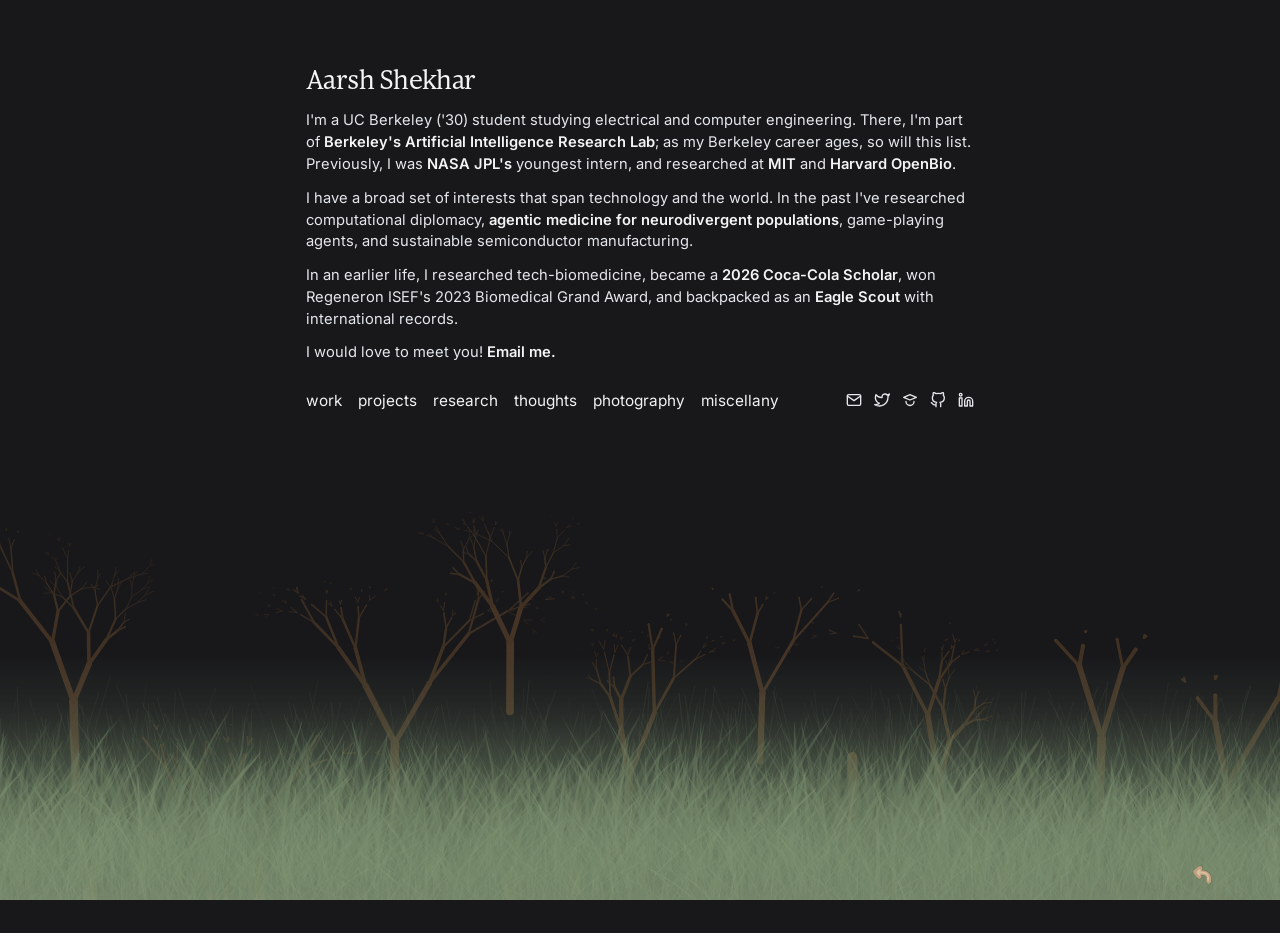
==== index.html @ 18ec7eeb "Initial personal website" ====
<!DOCTYPE html>
<html lang="en">
<head>
  <meta charset="UTF-8" />
  <meta name="viewport" content="width=device-width, initial-scale=1" />
  <title>Aarsh Shekhar</title>
  <meta name="description" content="Aarsh's corner of the internet" />
  <meta name="color-scheme" content="dark" />

  <!-- Fonts -->
  <link rel="preconnect" href="https://fonts.googleapis.com" />
  <link rel="preconnect" href="https://fonts.gstatic.com" crossorigin />
  <link
    rel="stylesheet"
    href="https://fonts.googleapis.com/css2?family=Inter:wght@400;600;700&family=Young+Serif&family=Newsreader:ital,opsz,wght@0,6..72,400;1,6..72,400&family=JetBrains+Mono:wght@400;500&display=swap"
  />

  <link rel="stylesheet" href="css/style.css" />
</head>
<body>

  <!-- Main wrapper -->
  <div class="page-wrapper">
    <main class="main-container">

      <!-- Birds overlay: fixed, z-30 inside the z-50 stacking context of main-container.
           Content section is z-40, so birds (z-30) paint behind text (z-40). -->
      <div class="birds-sky" aria-hidden="true" id="birds-sky"></div>

      <!-- Content section -->
      <section class="content-section">

        <header>
          <h1 class="site-title">Aarsh Shekhar</h1>
        </header>

        <div class="bio-text">
          <p>
            I'm a UC Berkeley ('30) student studying electrical and computer engineering.
            There, I'm part of
            <a href="https://bair.berkeley.edu/" class="inline-link" target="_blank" rel="noopener noreferrer"><span class="link-text">Berkeley's Artificial Intelligence Research Lab</span><span class="link-box" aria-hidden="true"></span></a>;
            as my Berkeley career ages, so will this list. Previously, I was
            <a href="https://www.nasa.gov/centers-and-facilities/jpl/" class="inline-link" target="_blank" rel="noopener noreferrer"><span class="link-text">NASA JPL's</span><span class="link-box" aria-hidden="true"></span></a>
            youngest intern, and researched at
            <a href="https://www.eecs.mit.edu/" class="inline-link" target="_blank" rel="noopener noreferrer"><span class="link-text">MIT</span><span class="link-box" aria-hidden="true"></span></a>
            and
            <a href="https://www.openbiolab.org/" class="inline-link" target="_blank" rel="noopener noreferrer"><span class="link-text">Harvard OpenBio</span><span class="link-box" aria-hidden="true"></span></a>.
          </p>
          <p>
            I have a broad set of interests that span technology and the world. In the past I've
            researched computational diplomacy,
            <a href="https://pubmed.ncbi.nlm.nih.gov/?term=neurodivergent+medicine+artificial+intelligence" class="inline-link" target="_blank" rel="noopener noreferrer"><span class="link-text">agentic medicine for neurodivergent populations</span><span class="link-box" aria-hidden="true"></span></a>,
            game-playing agents, and sustainable semiconductor manufacturing.
          </p>
          <p>
            In an earlier life, I researched tech-biomedicine, became a
            <a href="https://www.coca-colascholarsfoundation.org/about/2026-scholar-bios/" class="inline-link" target="_blank" rel="noopener noreferrer"><span class="link-text">2026 Coca-Cola Scholar</span><span class="link-box" aria-hidden="true"></span></a>,
            won Regeneron ISEF's 2023 Biomedical Grand Award, and backpacked as an
            <a href="https://www.scouting.org/programs/scouts-bsa/advancement-and-awards/eagle-scout/" class="inline-link" target="_blank" rel="noopener noreferrer"><span class="link-text">Eagle Scout</span><span class="link-box" aria-hidden="true"></span></a>
            with international records.
          </p>
          <p>
            I would love to meet you!
            <a href="mailto:aarsh.shekhar@hotmail.com" class="inline-link">
              <span class="link-text">Email me.</span><span class="link-box" aria-hidden="true"></span>
            </a>
          </p>
        </div>

        <nav aria-label="Primary" class="site-nav">
          <ul class="nav-links">
            <li><a href="work/" class="nav-link"><span class="link-text">work</span><span class="link-box" aria-hidden="true"></span></a></li>
            <li><a href="projects/" class="nav-link"><span class="link-text">projects</span><span class="link-box" aria-hidden="true"></span></a></li>
            <li><a href="research/" class="nav-link"><span class="link-text">research</span><span class="link-box" aria-hidden="true"></span></a></li>
            <li><a href="blog/" class="nav-link"><span class="link-text">thoughts</span><span class="link-box" aria-hidden="true"></span></a></li>
            <li><a href="photography/" class="nav-link"><span class="link-text">photography</span><span class="link-box" aria-hidden="true"></span></a></li>
            <li><a href="miscellany/" class="nav-link"><span class="link-text">miscellany</span><span class="link-box" aria-hidden="true"></span></a></li>
          </ul>

          <ul class="social-links">
            <li>
              <a href="mailto:aarsh.shekhar@hotmail.com" aria-label="email" class="social-icon">
                <svg stroke="currentColor" fill="none" stroke-width="2" viewBox="0 0 24 24" stroke-linecap="round" stroke-linejoin="round" aria-hidden="true" width="16" height="16">
                  <path d="M4 4h16c1.1 0 2 .9 2 2v12c0 1.1-.9 2-2 2H4c-1.1 0-2-.9-2-2V6c0-1.1.9-2 2-2z"></path>
                  <polyline points="22,6 12,13 2,6"></polyline>
                </svg>
              </a>
            </li>
            <li>
              <a href="https://twitter.com/aarshshekhar" aria-label="twitter" target="_blank" rel="noopener noreferrer" class="social-icon">
                <svg stroke="currentColor" fill="none" stroke-width="2" viewBox="0 0 24 24" stroke-linecap="round" stroke-linejoin="round" aria-hidden="true" width="16" height="16">
                  <path d="M23 3a10.9 10.9 0 0 1-3.14 1.53 4.48 4.48 0 0 0-7.86 3v1A10.66 10.66 0 0 1 3 4s-4 9 5 13a11.64 11.64 0 0 1-7 2c9 5 20 0 20-11.5a4.5 4.5 0 0 0-.08-.83A7.72 7.72 0 0 0 23 3z"></path>
                </svg>
              </a>
            </li>
            <li>
              <a href="https://scholar.google.com/citations?user=h3AGhvAAAAAJ&hl=en" aria-label="scholar" target="_blank" rel="noopener noreferrer" class="social-icon">
                <svg viewBox="0 0 24 24" fill="none" stroke="currentColor" stroke-width="2" stroke-linecap="round" stroke-linejoin="round" aria-hidden="true" width="16" height="16">
                  <path d="M2.5 8 12 4l9.5 4L12 12 2.5 8Z"></path>
                  <path d="M6 14.25a6 6 0 0 0 12 0"></path>
                </svg>
              </a>
            </li>
            <li>
              <a href="https://github.com/Aarsh-Shekhar" aria-label="github" target="_blank" rel="noopener noreferrer" class="social-icon">
                <svg stroke="currentColor" fill="none" stroke-width="2" viewBox="0 0 24 24" stroke-linecap="round" stroke-linejoin="round" aria-hidden="true" width="16" height="16">
                  <path d="M9 19c-5 1.5-5-2.5-7-3m14 6v-3.87a3.37 3.37 0 0 0-.94-2.61c3.14-.35 6.44-1.54 6.44-7A5.44 5.44 0 0 0 20 4.77 5.07 5.07 0 0 0 19.91 1S18.73.65 16 2.48a13.38 13.38 0 0 0-7 0C6.27.65 5.09 1 5.09 1A5.07 5.07 0 0 0 5 4.77a5.44 5.44 0 0 0-1.5 3.78c0 5.42 3.3 6.61 6.44 7A3.37 3.37 0 0 0 9 18.13V22"></path>
                </svg>
              </a>
            </li>
            <li>
              <a href="https://www.linkedin.com/in/aarsh-shekhar" aria-label="linkedin" target="_blank" rel="noopener noreferrer" class="social-icon">
                <svg stroke="currentColor" fill="none" stroke-width="2" viewBox="0 0 24 24" stroke-linecap="round" stroke-linejoin="round" aria-hidden="true" width="16" height="16">
                  <path d="M16 8a6 6 0 0 1 6 6v7h-4v-7a2 2 0 0 0-2-2 2 2 0 0 0-2 2v7h-4v-7a6 6 0 0 1 6-6z"></path>
                  <rect x="2" y="9" width="4" height="12"></rect>
                  <circle cx="4" cy="4" r="2"></circle>
                </svg>
              </a>
            </li>
          </ul>
        </nav>

      </section>

      <!-- Forest section (pushes to bottom) -->
      <div class="forest-wrapper">
        <div class="forest" id="forest">
          <div class="forest-viewport">
            <canvas class="forest-canvas forest-canvas-bg" id="canvas-bg"></canvas>
            <canvas class="forest-canvas forest-canvas-mid" id="canvas-mid"></canvas>
            <canvas class="forest-canvas forest-canvas-fg" id="canvas-fg"></canvas>
          </div>
          <button
            type="button"
            aria-label="Regenerate the forest"
            title="Regenerate the forest"
            class="forest-regen"
            id="forest-regen"
          >
            <svg viewBox="0 0 96 96" aria-hidden="true" class="forest-regen-icon">
              <g transform="translate(27 11) scale(1.9)" class="regen-arrow">
                <path d="M9 15 3 9m0 0 6-6M3 9h11.5c5.5 0 9.5 4.2 9.5 9.5V21" class="regen-shadow"></path>
                <path d="M9 15 3 9m0 0 6-6M3 9h11.5c5.5 0 9.5 4.2 9.5 9.5V21" class="regen-branch"></path>
                <path d="M8.9 12.6 5.7 9l3.2-3.2M5.8 9h9.3c4.5 0 7.7 3.4 7.7 7.7V19" class="regen-highlight"></path>
              </g>
              <g class="regen-grass-bed">
                <path d="M17 84c1.6-8.4 2.6-12.6 5.1-18.2" class="regen-grass"></path>
                <path d="M25 84c0.6-10.3 1.4-15.3 3.8-22.7" class="regen-grass"></path>
                <path d="M35 84c2.3-8.4 4.8-12.9 9.1-18.7" class="regen-grass"></path>
                <path d="M48 84c0.8-9.2 2-14.5 6.2-21.6" class="regen-grass"></path>
                <path d="M61 84c2.6-7.5 5.7-11.8 10.8-17" class="regen-grass"></path>
                <path d="M74 84c1.2-6.6 2.9-10.5 6.7-15.7" class="regen-grass"></path>
                <path d="M22 84c2.7-6.5 4.7-9.8 7.6-14.4" class="regen-grass regen-grass-light"></path>
                <path d="M54 84c3.1-6.2 5.5-9.7 8.8-14" class="regen-grass regen-grass-light"></path>
              </g>
            </svg>
          </button>
        </div>
      </div>

    </main>
  </div>

  <!-- Underline SVG container (fixed, used by JS) -->
  <svg
    class="underline-svg-layer"
    id="underline-svg-layer"
    aria-hidden="true"
    xmlns="http://www.w3.org/2000/svg"
  ></svg>

  <script src="js/forest.js"></script>
  <script src="js/birds.js"></script>
  <script src="js/underline.js"></script>
</body>
</html>
---- css/style.css ----
/* ============================================================
   Parclo Serif Student — local font (from brianzhou.org)
   ============================================================ */
@font-face {
  font-family: 'Parclo Serif';
  src: url('../fonts/ParcloSerifStudent-Regular.woff2') format('woff2'),
       url('../fonts/ParcloSerifStudent-Regular.woff')  format('woff');
  font-weight: 400;
  font-style: normal;
  font-display: swap;
}

/* ============================================================
   Reset & Base
   ============================================================ */
*, *::before, *::after {
  box-sizing: border-box;
  border: 0 solid #e5e5e5;
}

html {
  color-scheme: dark;
  line-height: 1.5;
  -webkit-text-size-adjust: 100%;
  font-family: Inter, ui-sans-serif, system-ui, -apple-system, BlinkMacSystemFont,
    "Segoe UI", Roboto, "Helvetica Neue", Arial, "Noto Sans", sans-serif;
  height: 100%;
  overflow-x: hidden;
  overflow-y: hidden;
}

@media (max-width: 767px) {
  html {
    overflow-y: auto;
  }
}

body {
  margin: 0;
  line-height: inherit;
  background: #18181b;
  color: #e5e7eb;
  -webkit-font-smoothing: antialiased;
  -moz-osx-font-smoothing: grayscale;
  height: 100%;
  overflow-x: hidden;
  overflow-y: hidden;
}

@media (max-width: 767px) {
  body {
    overflow-y: auto;
  }
}

h1, h2, h3, h4, h5, h6 {
  font-size: inherit;
  font-weight: inherit;
  margin: 0;
}

p {
  margin: 0;
}

a {
  color: inherit;
  text-decoration: inherit;
}

ul, ol, menu {
  list-style: none;
  margin: 0;
  padding: 0;
}

button {
  font-family: inherit;
  font-size: 100%;
  font-weight: inherit;
  line-height: inherit;
  color: inherit;
  margin: 0;
  padding: 0;
  background-color: transparent;
  background-image: none;
  border: 0;
  cursor: pointer;
  -webkit-appearance: button;
}

/* ============================================================
   Page Layout
   ============================================================ */
.page-wrapper {
  position: relative;
  z-index: 10;
}

.main-container {
  position: relative;
  z-index: 50;
  isolation: isolate;
  min-height: 100vh;
  /* overflow must be visible so the full-bleed forest can escape the max-width box */
  overflow: visible;
  color: #e5e7eb;
  display: flex;
  flex-direction: column;
  /* max-w-5xl = 64rem = 1024px */
  max-width: 64rem;
  width: 100%;
  margin-left: auto;
  margin-right: auto;
  /* px-6 pt-12 pb-0 */
  padding-left: 1.5rem;
  padding-right: 1.5rem;
  padding-top: 3rem;
  padding-bottom: 0;
}

@media (min-width: 640px) {
  .main-container {
    /* sm:px-10 sm:pt-16 */
    padding-left: 2.5rem;
    padding-right: 2.5rem;
    padding-top: 4rem;
  }
}

/* ============================================================
   Content Section
   ============================================================ */
.content-section {
  position: relative;
  z-index: 60;
  /* mx-auto max-w-[43rem] font-sans */
  margin-left: auto;
  margin-right: auto;
  width: 100%;
  max-width: 41.75rem;
  font-family: Inter, ui-sans-serif, system-ui, -apple-system, BlinkMacSystemFont,
    "Segoe UI", Roboto, "Helvetica Neue", Arial, sans-serif;
}

/* ============================================================
   Name / Title
   ============================================================ */
.site-title {
  font-family: "Parclo Serif", "Young Serif", Georgia, ui-serif, serif;
  /* text-[1.6rem] leading-tight tracking-[-0.02em] */
  font-size: 1.62rem;
  line-height: 1.25;
  letter-spacing: -0.02em;
  color: #f4f4f5;
  font-weight: 400;
}

@media (min-width: 640px) {
  .site-title {
    font-size: 1.72rem;
  }
}

/* ============================================================
   Bio Text
   ============================================================ */
.bio-text {
  /* mt-3 max-w-2xl space-y-3 text-[0.88rem] leading-copy */
  margin-top: 0.75rem;
  max-width: 41.75rem;
  display: flex;
  flex-direction: column;
  gap: 0.75rem;
  font-size: 0.875rem;
  line-height: 1.48;
  color: #e5e7eb;
}

@media (min-width: 640px) {
  .bio-text {
    font-size: 0.92rem;
  }
}

/* ============================================================
   Inline Links (random-underline-inline style)
   ============================================================ */
.inline-link {
  display: inline;
  position: relative;
  overflow: visible;
  font-weight: 600;
  color: #f4f4f5;
  text-decoration: none;
  cursor: pointer;
  transition: color 0.2s ease;
}

.inline-link:hover {
  color: #ffffff;
}

.inline-link .link-text {
  position: relative;
  z-index: 2;
  display: inline;
}

.inline-link .link-box {
  display: inline;
  position: static;
  width: 0;
  height: 0;
}

/* ============================================================
   Navigation
   ============================================================ */
.site-nav {
  /* mt-6 flex flex-wrap items-center gap-x-6 gap-y-3 */
  margin-top: 1.5rem;
  display: flex;
  flex-wrap: wrap;
  align-items: center;
  column-gap: 1.5rem;
  row-gap: 0.75rem;
}

.nav-links {
  display: flex;
  flex-wrap: wrap;
  align-items: center;
  column-gap: 1rem;
  row-gap: 0.5rem;
}

.nav-link {
  display: inline;
  position: relative;
  overflow: visible;
  font-size: 0.96rem;
  color: #f2f2f3;
  text-decoration: none;
  cursor: pointer;
  transition: color 0.2s ease;
}

.nav-link:hover {
  color: #ffffff;
}

.nav-link .link-text {
  position: relative;
  z-index: 2;
  display: inline;
}

.nav-link .link-box {
  display: inline;
  position: static;
  width: 0;
  height: 0;
}

/* ============================================================
   Social Icons
   ============================================================ */
.social-links {
  /* ml-auto flex items-center gap-3 */
  margin-left: auto;
  display: flex;
  align-items: center;
  gap: 0.75rem;
}

.social-icon {
  color: #e5e7eb;
  text-decoration: none;
  transition: color 0.2s ease;
  display: flex;
  align-items: center;
}

.social-icon:hover {
  color: #ffffff;
  opacity: 0.7;
}

.social-icon svg {
  width: 1rem;
  height: 1rem;
}

/* ============================================================
   Forest / Canvas Section
   ============================================================ */
.forest-wrapper {
  position: relative;
  z-index: 0;
  margin-top: auto;
  padding-top: 7.25rem;
}

@media (min-width: 640px) {
  .forest-wrapper {
    padding-top: 8rem;
  }
}

.forest {
  position: relative;
  width: 100vw;
  /* Stretch full-bleed beyond the container padding */
  margin-left: calc(50% - 50vw);
  margin-right: calc(50% - 50vw);
  height: clamp(310px, 43vh, 470px);
  overflow: visible;
  isolation: isolate;
  pointer-events: auto;
}

@media (max-width: 767px) {
  .forest {
    height: clamp(260px, 42vh, 390px);
  }
}

.forest-viewport {
  position: fixed;
  left: 0;
  top: 0;
  width: 100vw;
  height: 100vh;
  overflow: hidden;
  pointer-events: none;
  z-index: -1;
}

.forest-canvas {
  position: fixed;
  left: 0;
  top: 0;
  display: block;
  width: 100%;
}

.forest-canvas-bg { z-index: 1; }
.forest-canvas-mid { z-index: 2; }
.forest-canvas-fg  { z-index: 4; }

/* ============================================================
   Regenerate Button
   ============================================================ */
.forest-regen {
  --bark:       rgba(193, 162, 129, 0.98);
  --highlight:  rgba(241, 218, 193, 0.52);
  --grass:      rgba(145, 171, 124, 0.94);
  --grass-lt:   rgba(196, 216, 177, 0.74);

  position: absolute;
  right: clamp(8px, 2.3vw, 22px);
  bottom: clamp(-4px, 0.35vh, 4px);
  z-index: 6;
  width: clamp(56px, 6.1vw, 70px);
  height: clamp(52px, 5.4vw, 64px);
  padding: 0;
  border: 0;
  background: transparent;
  cursor: pointer;
  pointer-events: auto;
  appearance: none;
  outline: none;
}

.forest-regen::after {
  content: "";
  position: absolute;
  left: 24%;
  right: 8%;
  bottom: 10%;
  height: 16%;
  border-radius: 999px;
  background: rgba(53, 32, 16, 0.14);
  filter: blur(7px);
  pointer-events: none;
}

.forest-regen:focus-visible {
  filter: drop-shadow(0 0 0.6rem rgba(249, 196, 166, 0.38));
}

.forest-regen-icon {
  position: relative;
  width: 100%;
  height: 100%;
  overflow: visible;
  transform: translateY(14%);
}

.regen-arrow {
  transform-origin: 48px 44px;
  transform: rotate(6deg);
  transition: transform 180ms ease-out, opacity 180ms ease-out;
}

.forest-regen:hover .regen-arrow,
.forest-regen:focus-visible .regen-arrow {
  transform: rotate(9deg);
}

.forest-regen:active .regen-arrow {
  transform: rotate(4deg) scale(0.98);
}

.regen-grass-bed {
  transform: translateY(1px);
}

.regen-shadow {
  fill: none;
  stroke: rgba(42, 24, 12, 0.18);
  stroke-width: 8.2;
  stroke-linecap: round;
  stroke-linejoin: round;
}

.regen-branch {
  fill: none;
  stroke: var(--bark);
  stroke-width: 7.1;
  stroke-linecap: round;
  stroke-linejoin: round;
}

.regen-highlight {
  fill: none;
  stroke: var(--highlight);
  stroke-width: 2.8;
  stroke-linecap: round;
  stroke-linejoin: round;
}

.regen-grass {
  fill: none;
  stroke: var(--grass);
  stroke-width: 2.9;
  stroke-linecap: round;
  stroke-linejoin: round;
}

.regen-grass-light {
  stroke: var(--grass-lt);
  stroke-width: 1.9;
}

/* ============================================================
   Birds Overlay — container only; all bird styles injected by birds.js
   ============================================================ */
.birds-sky {
  position: fixed;
  top: 0; left: 0; right: 0; bottom: 0;
  overflow: visible;
  pointer-events: none;
  z-index: 10;
}

/* ============================================================
   Underline SVG Layer (fixed, for the animated underlines)
   ============================================================ */
.underline-svg-layer {
  position: fixed;
  top: 0;
  left: 0;
  width: 100%;
  height: 100%;
  pointer-events: none;
  z-index: 100;
  overflow: visible;
}
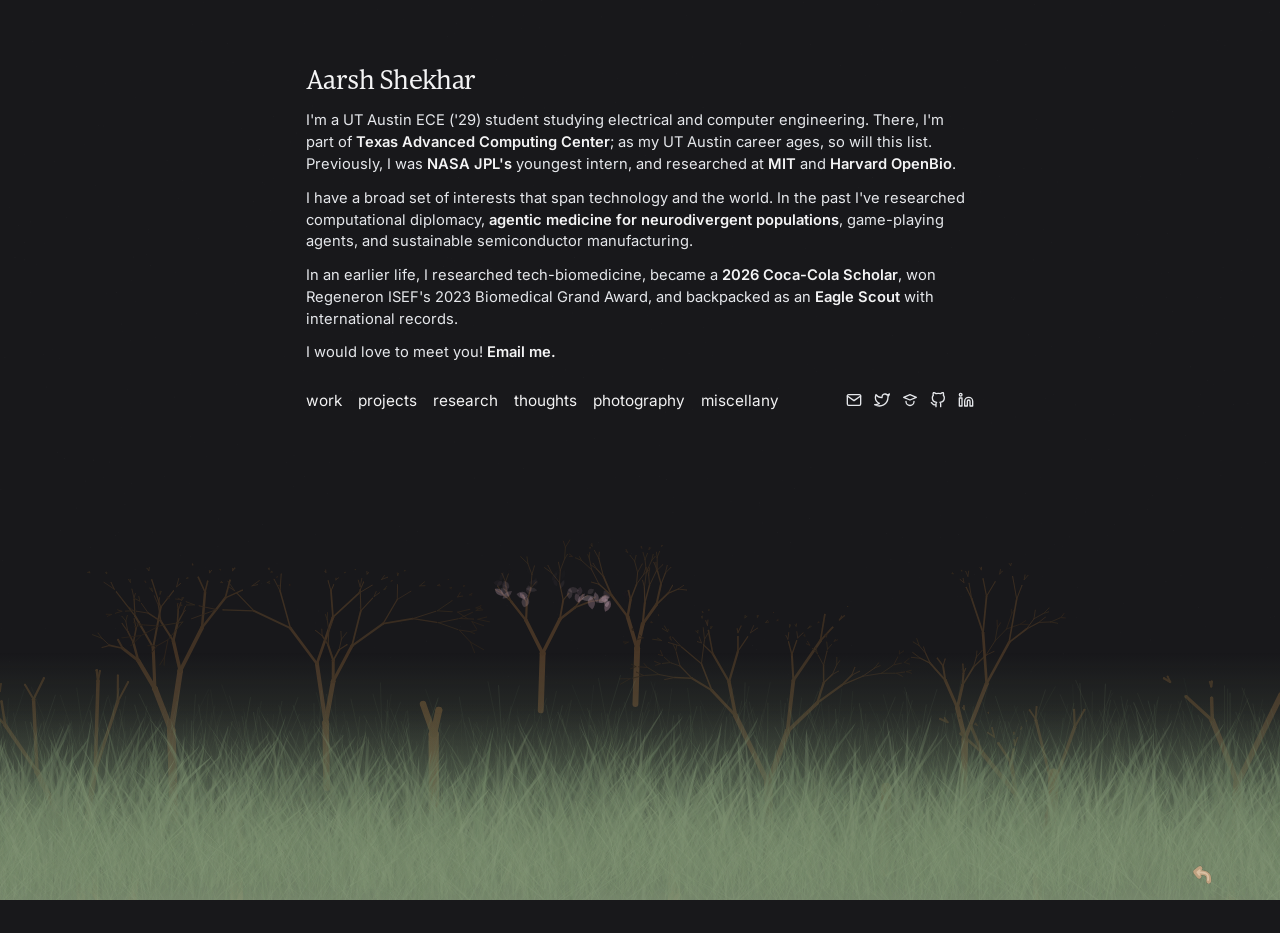
==== commit f1745fd2: "Update homepage and photography gallery" ====
--- a/index.html
+++ b/index.html
@@ -36,10 +36,10 @@
 
         <div class="bio-text">
           <p>
-            I'm a UC Berkeley ('30) student studying electrical and computer engineering.
+            I'm a UT Austin ECE ('29) student studying electrical and computer engineering.
             There, I'm part of
-            <a href="https://bair.berkeley.edu/" class="inline-link" target="_blank" rel="noopener noreferrer"><span class="link-text">Berkeley's Artificial Intelligence Research Lab</span><span class="link-box" aria-hidden="true"></span></a>;
-            as my Berkeley career ages, so will this list. Previously, I was
+            <a href="https://www.tacc.utexas.edu/" class="inline-link" target="_blank" rel="noopener noreferrer"><span class="link-text">Texas Advanced Computing Center</span><span class="link-box" aria-hidden="true"></span></a>;
+            as my UT Austin career ages, so will this list. Previously, I was
             <a href="https://www.nasa.gov/centers-and-facilities/jpl/" class="inline-link" target="_blank" rel="noopener noreferrer"><span class="link-text">NASA JPL's</span><span class="link-box" aria-hidden="true"></span></a>
             youngest intern, and researched at
             <a href="https://www.eecs.mit.edu/" class="inline-link" target="_blank" rel="noopener noreferrer"><span class="link-text">MIT</span><span class="link-box" aria-hidden="true"></span></a>
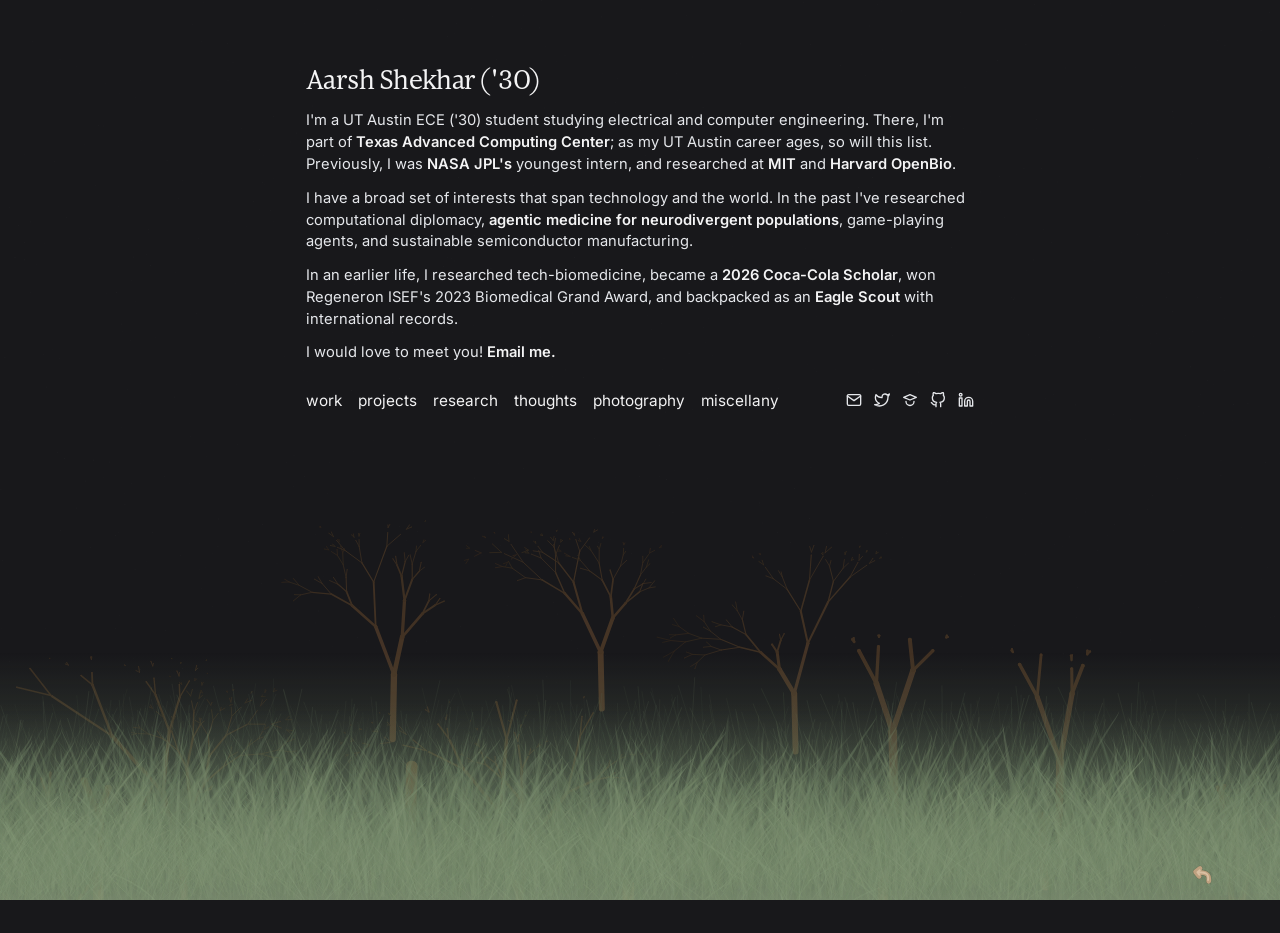
==== commit 03cf57d2: "Update graduation year on homepage" ====
--- a/index.html
+++ b/index.html
@@ -31,12 +31,12 @@
       <section class="content-section">
 
         <header>
-          <h1 class="site-title">Aarsh Shekhar</h1>
+          <h1 class="site-title">Aarsh Shekhar ('30)</h1>
         </header>
 
         <div class="bio-text">
           <p>
-            I'm a UT Austin ECE ('29) student studying electrical and computer engineering.
+            I'm a UT Austin ECE ('30) student studying electrical and computer engineering.
             There, I'm part of
             <a href="https://www.tacc.utexas.edu/" class="inline-link" target="_blank" rel="noopener noreferrer"><span class="link-text">Texas Advanced Computing Center</span><span class="link-box" aria-hidden="true"></span></a>;
             as my UT Austin career ages, so will this list. Previously, I was
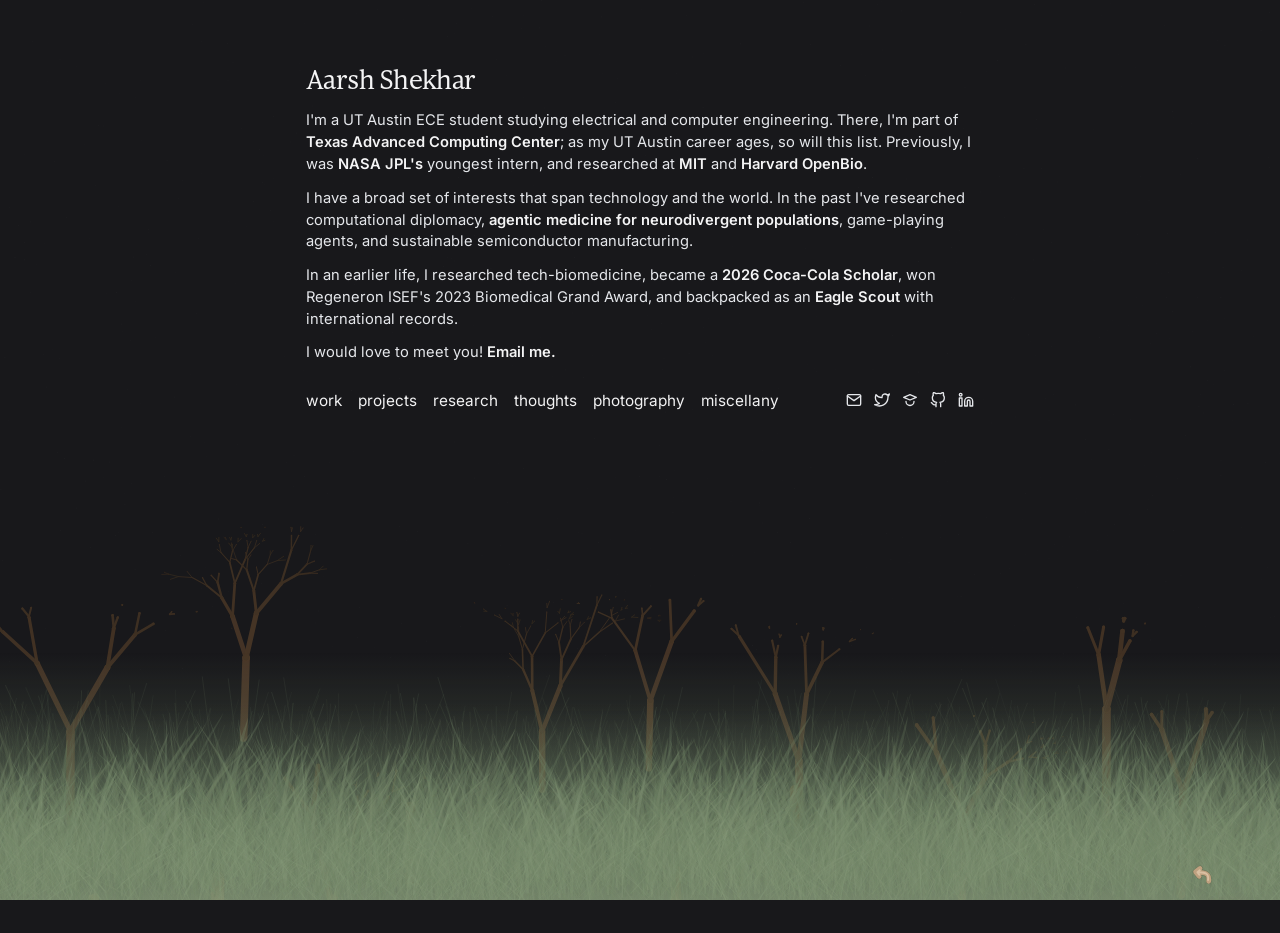
==== commit 8cc87ed8: "Remove graduation year from homepage" ====
--- a/index.html
+++ b/index.html
@@ -31,12 +31,12 @@
       <section class="content-section">
 
         <header>
-          <h1 class="site-title">Aarsh Shekhar ('30)</h1>
+          <h1 class="site-title">Aarsh Shekhar</h1>
         </header>
 
         <div class="bio-text">
           <p>
-            I'm a UT Austin ECE ('30) student studying electrical and computer engineering.
+            I'm a UT Austin ECE student studying electrical and computer engineering.
             There, I'm part of
             <a href="https://www.tacc.utexas.edu/" class="inline-link" target="_blank" rel="noopener noreferrer"><span class="link-text">Texas Advanced Computing Center</span><span class="link-box" aria-hidden="true"></span></a>;
             as my UT Austin career ages, so will this list. Previously, I was
